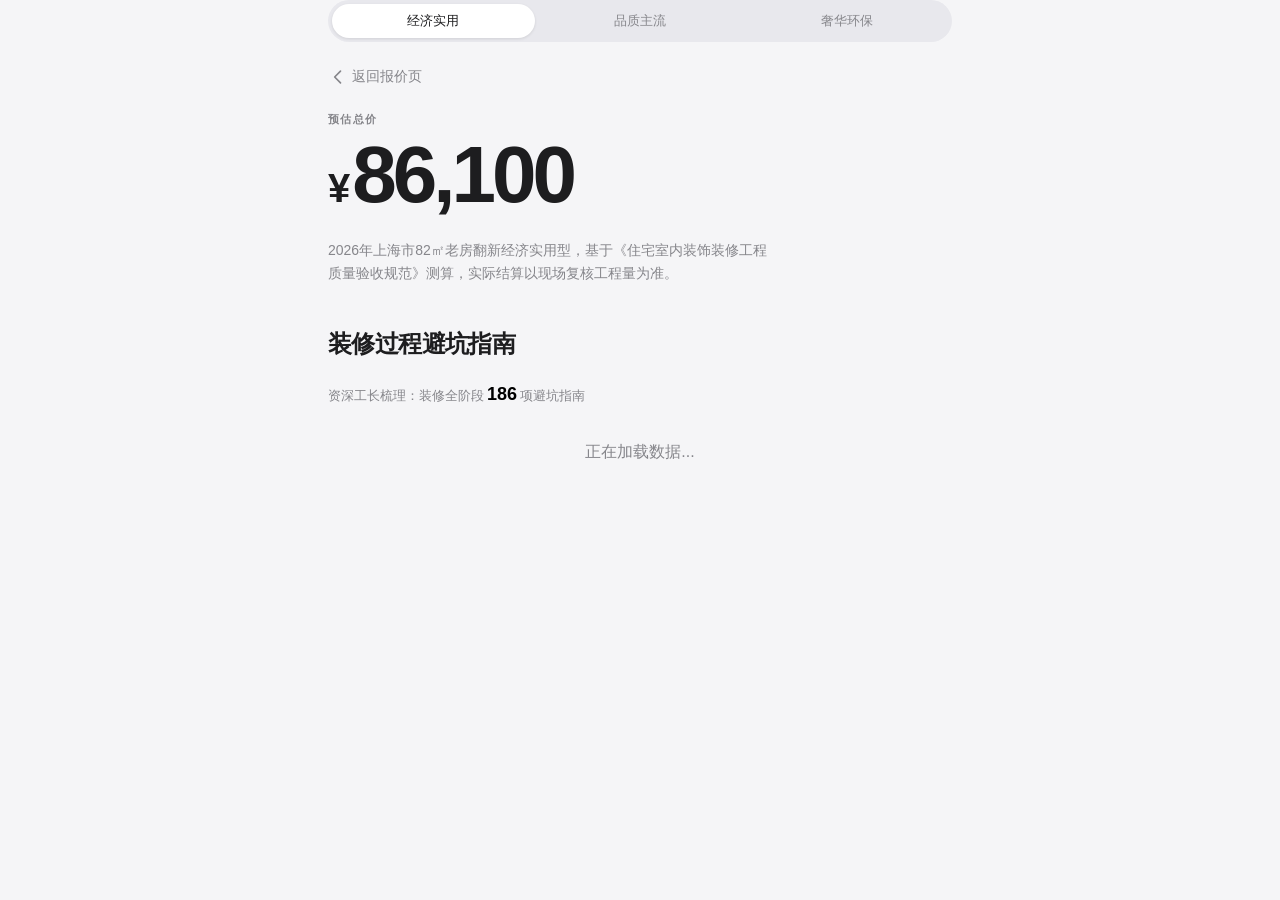
==== bom.html @ 2e57052e "修改未确认协议的弹窗样式" ====
<!DOCTYPE html>
<html lang="zh-CN">
<head>
<meta charset="utf-8"/>
<meta content="width=device-width, initial-scale=1.0, maximum-scale=1.0, user-scalable=0" name="viewport"/>

<title>避坑报价与指南</title>
<meta name="description" content="20年资深工长+设计师联合吐血整理。看懂这份清单，拒绝恶意增项，至少帮你省下3万冤枉钱！"/>

<meta itemprop="name" content="装修别急着开工！这186个“深坑”，90%的业主都踩过"/>
<meta itemprop="description" content="20年资深工长+设计师联合吐血整理。看懂这份清单，拒绝恶意增项，至少帮你省下3万冤枉钱！"/>
<meta property="og:title" content="装修别急着开工！这186个“深坑”，90%的业主都踩过" />
<meta property="og:description" content="20年资深工长+设计师联合吐血整理。看懂这份清单，拒绝恶意增项，至少帮你省下3万冤枉钱！" />

<link rel="stylesheet" href="./bom-style.css">
<script src="https://cdn.staticfile.net/PapaParse/5.4.1/papaparse.min.js"></script>

<style>
    /* 防止 iOS 自动放大输入框 */
    input, select, textarea { font-size: 16px !important; box-sizing: border-box; }
</style>
</head>
<body class="bg-surface text-on-surface">

<main class="pt-6 pb-12 px-6 max-w-2xl mx-auto">
    <section class="bg-[#e8e8ed] p-1 rounded-full flex gap-1 mb-6 relative">
        <button class="tab-btn tab-active flex-1 py-2 text-[13px] font-medium rounded-full transition-all duration-300">经济实用</button>
        <button class="tab-btn flex-1 py-2 text-[13px] font-medium rounded-full text-on-surface-variant hover:text-on-surface transition-all duration-300">品质主流</button>
        <button class="tab-btn flex-1 py-2 text-[13px] font-medium rounded-full text-on-surface-variant hover:text-on-surface transition-all duration-300">奢华环保</button>
    </section>

    <div class="mb-3 mt-2">
        <a href="index.html" class="inline-flex items-center text-on-surface-variant hover:text-black transition-colors" style="text-decoration: none; font-size: 14px; font-weight: 500;">
            <svg style="width: 20px; height: 20px; margin-right: 4px;" fill="none" stroke="currentColor" stroke-width="2" viewBox="0 0 24 24" stroke-linecap="round" stroke-linejoin="round"><path d="M15 19l-7-7 7-7"/></svg>
            返回报价页
        </a>
    </div>

    <section class="text-left mb-10 min-h-[180px]">
        <div class="inline-flex items-center gap-2 text-on-surface-variant mb-2">
            <span class="text-[11px] font-bold tracking-[0.12em] uppercase">预估总价</span>
        </div>
        <div class="flex items-baseline gap-1" id="price-container">
            <span class="text-[32px] sm:text-[40px] font-bold tracking-tighter text-on-surface leading-none" id="currency-symbol">¥</span>
            <span class="text-[64px] sm:text-[80px] font-bold tracking-tighter text-on-surface leading-none" id="price-value">--</span>

            <div class="hidden items-baseline" id="local-loading-state">
                <span class="text-[40px] sm:text-[56px] font-bold tracking-tighter text-on-surface-variant leading-none" id="local-loading-text">正在计算</span>
            </div>
        </div>

        <p class="text-on-surface-variant text-[14px] leading-relaxed max-w-md mt-6" id="description-text">
            正在加载您的专属配置方案... <span id="selected-tier" style="display:none;"></span>
        </p>
    </section>

    <div class="mb-5 mt-4 text-left">
        <h2 class="text-[24px] font-bold tracking-tight text-on-surface">装修过程避坑指南</h2>
        <p class="text-[13px] text-on-surface-variant mt-1">资深工长梳理：装修全阶段<strong style="font-size: 18px; color: #000; font-weight: 900; margin: 0 3px;">186</strong>项避坑指南</p>
    </div>

    <div id="guide-container">
        <p class="text-on-surface-variant text-center py-4">正在加载数据...</p>
    </div>
</main>

<div id="unlock-modal" class="fixed inset-0 z-[100] hidden flex items-center justify-center">
    <div class="absolute inset-0 bg-black/60 backdrop-blur-sm" onclick="closeUnlockModal()"></div>
    <div class="relative bg-white w-[90%] max-w-sm rounded-3xl p-8 shadow-2xl z-10">
        <h3 class="text-xl font-bold mb-6 text-center text-on-surface">解锁完整避坑指南</h3>
        
        <div style="display: flex; flex-direction: column; gap: 16px; width: 100%;">
            <input type="tel" id="phone-input" placeholder="请输入手机号码" maxlength="11" class="w-full h-12 px-4 bg-surface-container-low border border-outline-variant/30 rounded-xl focus:ring-1 focus:ring-black outline-none transition-all">
            
            <div style="display: flex; gap: 12px; width: 100%;">
                <input type="text" id="code-input" placeholder="验证码" maxlength="6" style="flex: 1; min-width: 0;" class="h-12 px-4 bg-surface-container-low border border-outline-variant/30 rounded-xl focus:ring-1 focus:ring-black outline-none transition-all">
                <button id="send-code-btn" onclick="sendVerifyCode()" style="width: 105px; flex-shrink: 0;" class="h-12 bg-black text-white font-medium rounded-xl text-xs active:scale-95 transition-transform">获取验证码</button>
            </div>
            
            <button onclick="confirmUnlock()" class="w-full h-12 mt-2 bg-black text-white font-bold rounded-xl shadow-lg active:scale-95 transition-all tracking-wide">
                立即解锁
            </button>
        </div>
        
        <button onclick="closeUnlockModal()" class="absolute top-4 right-4 text-on-surface-variant hover:text-black transition-colors">
            <svg class="w-6 h-6" fill="none" stroke="currentColor" stroke-width="2" stroke-linecap="round" stroke-linejoin="round" viewBox="0 0 24 24"><path d="M18 6L6 18M6 6l12 12"/></svg>
        </button>
    </div>
</div>

<div id="agreement-modal" class="fixed inset-0 z-[100] hidden flex items-center justify-center">
    <div class="absolute inset-0 bg-black/60 backdrop-blur-sm" onclick="closeAgreementModal()"></div>
    <div class="relative bg-white w-[90%] max-w-sm rounded-2xl p-6 shadow-2xl z-10 text-center">
        <h3 class="font-bold mb-4 text-on-surface" style="font-size: 18px;">温馨提示</h3>
        <p class="text-[14px] text-on-surface-variant mb-8">请阅读并同意<span style="color: purple;">《用户协议》</span>和<span style="color: purple;">《隐私协议》</span></p>
        <div class="flex gap-4 w-full justify-between">
            <button onclick="closeAgreementModal()" class="flex-1 h-12 bg-surface-container-low text-on-surface font-medium rounded-xl active:scale-95 transition-all">取消</button>
            <button onclick="agreeAndContinue()" class="flex-1 h-12 bg-black text-white font-medium rounded-xl active:scale-95 transition-all">同意并继续</button>
        </div>
    </div>
</div>

<div id="toast-message" style="display: none; opacity: 0; transition: opacity 0.3s; position: fixed; top: 50%; left: 50%; transform: translate(-50%, -50%); background-color: rgba(0,0,0,0.85); color: white; padding: 14px 28px; border-radius: 12px; font-size: 15px; font-weight: 500; z-index: 9999; pointer-events: none; box-shadow: 0 10px 25px rgba(0,0,0,0.2); white-space: nowrap; text-align: center;">
    成功解锁
</div>

<script>
    let localTimeout = null;
    let localDotInterval = null; 
    let quoteData = null; 
    let globalCsvData = []; 
    let isUnlocked = localStorage.getItem('guide_unlocked') === 'true'; 

    const TIER1_CITIES = ['北京', '上海', '广州', '深圳'];
    const TIER2_CITIES = ['西安', '兰州', '银川', '呼和浩特', '重庆', '绵阳', '南充', '昆明', '贵阳', '南宁', '成都', '佛山', '惠州', '中山', '珠海', '海口', '东莞', '苏州', '南京', '武汉', '长沙', '南昌', '无锡', '盐城', '扬州', '徐州', '淮安', '镇江', '常州', '天津', '石家庄', '太原', '济南', '潍坊', '郑州', '廊坊', '保定', '青岛', '沈阳', '大连', '哈尔滨', '长春', '宁波', '金华', '南通', '绍兴', '温州', '泰州', '福州', '厦门', '泉州', '杭州', '嘉兴', '合肥', '芜湖'];

    const TIER_PRICES = { '经济实用': 1000, '品质主流': 1600, '奢华环保': 2500 };
    const LAYOUT_COEFFICIENT = { '1室1厅': 1.0, '2室1厅': 1.05, '3室1厅': 1.1, '其他': 1.15 };

    document.addEventListener('DOMContentLoaded', () => {
        const dataStr = sessionStorage.getItem('quotationData');
        if (dataStr) {
            quoteData = JSON.parse(dataStr);
        } else {
            quoteData = { city: '上海市', area: 82, condition: '老房翻新', layout: '2室1厅' };
        }
        
        calculateAndDisplay('经济实用');
        loadCSVData(); 

        const tabs = document.querySelectorAll('.tab-btn');
        tabs[0].onclick = function() { switchTabLocal(this, '经济实用'); };
        tabs[1].onclick = function() { switchTabLocal(this, '品质主流'); };
        tabs[2].onclick = function() { switchTabLocal(this, '奢华环保'); };
    });

    function loadCSVData() {
        Papa.parse('data.csv', {
            download: true,
            header: true, 
            skipEmptyLines: true, 
            complete: function(results) {
                globalCsvData = results.data; 
                renderGuideData(globalCsvData);
            },
            error: function(err) {
                console.error("加载 data.csv 失败", err);
                document.getElementById('guide-container').innerHTML = '<p class="text-red-500 text-center py-4">未能加载 data.csv 数据，请检查网络或文件路径。</p>';
            }
        });
    }

    function renderGuideData(data) {
        const container = document.getElementById('guide-container');
        container.innerHTML = ''; 

        const groupedData = {};
        data.forEach(row => {
            if (!row['大类']) return; 
            const stage = row['大类']; 
            if (!groupedData[stage]) {
                groupedData[stage] = [];
            }
            groupedData[stage].push(row);
        });

        const stages = Object.keys(groupedData);
        let stopRendering = false; 

        stages.forEach((stageName) => {
            if (stopRendering) return;

            const items = groupedData[stageName];

            // 这里加大了外边距和内边距，让排版更加透气
            let sectionHtml = `
                <section class="apple-card relative" style="padding: 24px 20px; margin-bottom: 28px;">
                    <div style="margin-bottom: 16px;">
                        <h3 style="font-size: 20px; font-weight: 700; margin: 0; color: #1d1d1f; letter-spacing: -0.025em;">${stageName}</h3>
                    </div>
                    <div style="display: flex; flex-direction: column; gap: 24px;">
            `;

            for (let i = 0; i < items.length; i++) {
                if (stopRendering) break;

                const item = items[i];
                const itemNum = item['序号'] || (i + 1);
                const itemName = item['施工细项'] || '未命名项目';
                const itemUnit = item['单位'] || '-';
                
                let rawText = item['说明'] || '';
                let warningText = item['警锁'] || item['警示'] || '';
                let pitfallText = item['避坑'] || '';

                if (rawText) {
                    const warningMatch = rawText.match(/\*\*\[警\]\*\*(.*?)(?=\*\*\[避坑\]\*\*|$)/);
                    const pitfallMatch = rawText.match(/\*\*\[避坑\]\*\*(.*)/);
                    if (warningMatch) warningText = warningMatch[1].trim();
                    if (pitfallMatch) pitfallText = pitfallMatch[1].trim();
                }

                // 增加了框的内边距和字体大小，以及行高
                let warningHtml = warningText ? 
                    `<div style="background-color: #fffbeb; color: #78350f; padding: 12px 16px; border-radius: 12px; font-size: 14px; line-height: 1.6; border: 1px solid #fef3c7;">
                        <span style="font-weight: 700;">⚠️ 警示：</span>${warningText}
                    </div>` : '';
                    
                let pitfallHtml = pitfallText ? 
                    `<div style="background-color: #eff6ff; color: #1e3a8a; padding: 12px 16px; border-radius: 12px; font-size: 14px; line-height: 1.6; border: 1px solid #dbeafe;">
                        <span style="font-weight: 700;">💡 避坑：</span>${pitfallText}
                    </div>` : '';

                // 增加了每个独立项目之间的内部缝隙（gap从6px升至8px，底部边距10px）
                sectionHtml += `
                    <div>
                        <div style="display: flex; justify-content: space-between; align-items: center; margin-bottom: 10px; gap: 12px;">
                            <h4 style="font-size: 16px; font-weight: 700; margin: 0; color: #1d1d1f;">${itemNum}. ${itemName}</h4>
                            <span style="flex-shrink: 0; font-size: 11px; font-weight: 600; background: #f5f5f7; padding: 4px 10px; border-radius: 9999px; color: #86868b; text-transform: uppercase;">${itemUnit}</span>
                        </div>
                        <div style="display: flex; flex-direction: column; gap: 8px;">
                            ${warningHtml}
                            ${pitfallHtml}
                        </div>
                    </div>
                `;

                if (!isUnlocked && stageName === '一、拆除新建' && (itemNum == '14' || itemName.includes('轻钢龙骨'))) {
                    stopRendering = true;
                    // 同步调高了遮罩层以适应更宽松的内部布局
                    sectionHtml += `
                        </div>
                        <div style="position: absolute; bottom: 0; left: 0; right: 0; height: 160px; background: linear-gradient(to top, rgba(255,255,255,1) 30%, rgba(255,255,255,0.8) 70%, transparent); display: flex; flex-direction: column; align-items: center; justify-content: flex-end; padding-bottom: 24px; border-bottom-left-radius: 32px; border-bottom-right-radius: 32px;">
                            <button onclick="checkAgreementAndUnlock()" style="padding: 14px 28px; background: #000; color: #fff; font-weight: 700; border-radius: 16px; display: flex; align-items: center; gap: 8px; box-shadow: 0 10px 15px -3px rgba(0,0,0,0.1); margin-bottom: 14px;">
                                <svg style="width: 20px; height: 20px;" fill="none" stroke="currentColor" viewBox="0 0 24 24" stroke-width="2" stroke-linecap="round" stroke-linejoin="round"><rect x="3" y="11" width="18" height="11" rx="2" ry="2"></rect><path d="M7 11V7a5 5 0 0 1 9.9-1"></path></svg>
                                解锁全部避坑指南
                            </button>
                            <div style="display: flex; align-items: center; gap: 6px; font-size: 13px; color: #596065;">
                                <input type="checkbox" id="agreement-checkbox" style="width: 16px; height: 16px; accent-color: #000; margin: 0; cursor: pointer;">
                                <label for="agreement-checkbox" style="cursor: pointer;">已阅读并同意<span style="color: purple;">《用户协议》</span>和<span style="color: purple;">《隐私协议》</span></label>
                            </div>
                        </div>
                    </section>`;
                    container.innerHTML += sectionHtml;
                    return; 
                }
            }

            if (!stopRendering) {
                sectionHtml += `</div></section>`;
                container.innerHTML += sectionHtml;
            }
        });
    }

    function checkAgreementAndUnlock() {
        const checkbox = document.getElementById('agreement-checkbox');
        if (!checkbox.checked) {
            document.getElementById('agreement-modal').classList.remove('hidden');
        } else {
            openUnlockModal();
        }
    }

    function closeAgreementModal() {
        document.getElementById('agreement-modal').classList.add('hidden');
    }

    function agreeAndContinue() {
        const checkbox = document.getElementById('agreement-checkbox');
        if (checkbox) checkbox.checked = true;
        closeAgreementModal();
        openUnlockModal();
    }

    function getCalculatedPrice(tierType) {
        if (!quoteData) return 0;
        const area = quoteData.area;
        const basePrice = TIER_PRICES[tierType];
        
        let pureCityName = quoteData.city.replace('市', '');
        let cityCoef = 0.7; 
        if (TIER1_CITIES.includes(pureCityName)) {
            cityCoef = 1.0;
        } else if (TIER2_CITIES.includes(pureCityName)) {
            cityCoef = 0.85;
        }

        const layoutCoef = LAYOUT_COEFFICIENT[quoteData.layout] || 1.0;
        const totalPrice = area * (basePrice * cityCoef * layoutCoef);
        
        return Math.floor(totalPrice / 100) * 100; 
    }

    function formatMoney(number) {
        return number.toString().replace(/\B(?=(\d{3})+(?!\d))/g, ",");
    }

    function calculateAndDisplay(tierType) {
        const finalPrice = getCalculatedPrice(tierType);
        
        document.getElementById('price-value').innerText = formatMoney(finalPrice);
        document.getElementById('selected-tier').innerText = tierType;
        
        const currentYear = new Date().getFullYear();
        const descText = `${currentYear}年${quoteData.city}${quoteData.area}㎡${quoteData.condition}${tierType}型，基于《住宅室内装饰装修工程质量验收规范》测算，实际结算以现场复核工程量为准。`;
        document.getElementById('description-text').innerText = descText;
    }

    function switchTabLocal(el, tierType) {
        const buttons = document.querySelectorAll('.tab-btn');
        buttons.forEach(btn => {
            btn.classList.remove('tab-active');
            btn.classList.add('text-on-surface-variant');
        });
        el.classList.add('tab-active');
        el.classList.remove('text-on-surface-variant');

        if (localTimeout) clearTimeout(localTimeout);
        if (localDotInterval) clearInterval(localDotInterval);

        const currencySymbol = document.getElementById('currency-symbol');
        const priceValue = document.getElementById('price-value');
        const localLoadingState = document.getElementById('local-loading-state');
        const localLoadingText = document.getElementById('local-loading-text');

        currencySymbol.classList.add('hidden');
        priceValue.classList.add('hidden');
        localLoadingState.classList.remove('hidden');
        localLoadingState.classList.add('inline-flex');

        document.getElementById('description-text').innerHTML = '正在加载您的专属配置方案... <span id="selected-tier" style="display:none;"></span>';

        let dotCount = 0;
        localLoadingText.innerText = '正在计算';
        localDotInterval = setInterval(() => {
            dotCount = (dotCount + 1) % 4; 
            let dots = '';
            for(let i=0; i<dotCount; i++) dots += ' .';
            localLoadingText.innerText = '正在计算' + dots;
        }, 500);

        localTimeout = setTimeout(() => {
            clearInterval(localDotInterval);
            localLoadingState.classList.add('hidden');
            localLoadingState.classList.remove('inline-flex');
            currencySymbol.classList.remove('hidden');
            priceValue.classList.remove('hidden');
            
            calculateAndDisplay(tierType);
        }, 8000); 
    }

    let smsCountdown = 0;
    let smsInterval = null;

    function openUnlockModal() {
        document.getElementById('unlock-modal').classList.remove('hidden');
    }

    function closeUnlockModal() {
        document.getElementById('unlock-modal').classList.add('hidden');
    }

    function showToast(msg) {
        const toast = document.getElementById('toast-message');
        if (toast) {
            toast.innerText = msg;
            toast.style.display = 'block';
            void toast.offsetWidth; 
            toast.style.opacity = '1';
            setTimeout(() => {
                toast.style.opacity = '0';
                setTimeout(() => { toast.style.display = 'none'; }, 300);
            }, 2000);
        }
    }

    function sendVerifyCode() {
        const phone = document.getElementById('phone-input').value.trim();
        if (!/^1[3-9]\d{9}$/.test(phone)) {
            showToast('请输入正确的11位手机号码');
            return;
        }
        if (smsCountdown > 0) return;

        smsCountdown = 60;
        const btn = document.getElementById('send-code-btn');
        btn.classList.replace('bg-black', 'bg-gray-300');
        btn.innerText = `${smsCountdown}s后重发`;
        
        setTimeout(() => {
            const codeInput = document.getElementById('code-input');
            if (codeInput && !codeInput.value) {
                codeInput.value = Math.floor(1000 + Math.random() * 9000); 
            }
        }, 3000);
        
        smsInterval = setInterval(() => {
            smsCountdown--;
            if (smsCountdown <= 0) {
                clearInterval(smsInterval);
                btn.classList.replace('bg-gray-300', 'bg-black');
                btn.innerText = '获取验证码';
            } else {
                btn.innerText = `${smsCountdown}s后重发`;
            }
        }, 1000);
    }

    async function confirmUnlock() {
        const phone = document.getElementById('phone-input').value.trim();
        const code = document.getElementById('code-input').value.trim();
        
        if (!/^1[3-9]\d{9}$/.test(phone) || !code) {
            showToast('请完善手机号和验证码');
            return;
        }

        const uid = sessionStorage.getItem('referrer_uid') || '1';

        try {
            const response = await fetch('/api/quotation/submit', {
                method: 'POST',
                headers: {
                    'Content-Type': 'application/json'
                },
                body: JSON.stringify({
                    phone: phone,
                    user_id: uid
                })
            });
            
            const resData = await response.json();
            
            if(resData.code !== 200) {
                showToast("提交失败: " + resData.message);
                return;
            }

            showToast("成功解锁");
            
            setTimeout(() => {
                closeUnlockModal();
                isUnlocked = true;
                localStorage.setItem('guide_unlocked', 'true'); 
                
                renderGuideData(globalCsvData);
            }, 800);

        } catch (error) {
            console.error("解锁请求失败:", error);
            showToast("网络异常，请重试");
        }
    }
</script>
</body>
</html>
---- bom-style.css ----
/* =========================================
   基础重置 (Preflight)
========================================= */
*, ::before, ::after { box-sizing: border-box; border-width: 0; border-style: solid; border-color: #e5e7eb; }
html { line-height: 1.5; -webkit-text-size-adjust: 100%; font-family: -apple-system, BlinkMacSystemFont, "SF Pro Text", "SF Pro Icons", "Helvetica Neue", Helvetica, Arial, sans-serif; }
body { margin: 0; line-height: inherit; background-color: #f5f5f7; color: #1d1d1f; -webkit-font-smoothing: antialiased; }
button, input { font-family: inherit; font-size: 100%; margin: 0; padding: 0; background: transparent; outline: none; }
button { cursor: pointer; }

/* =========================================
   颜色变量与背景
========================================= */
.bg-surface { background-color: #f5f5f7; }
.bg-surface-container-low { background-color: #f2f4f6; }
.bg-white { background-color: #ffffff; }
.bg-white\/80 { background-color: rgba(255, 255, 255, 0.8); }
.bg-black { background-color: #000000; }
.bg-black\/60 { background-color: rgba(0, 0, 0, 0.6); }
.bg-black\/80 { background-color: rgba(0, 0, 0, 0.8); }
.bg-\[\#e8e8ed\] { background-color: #e8e8ed; }
.bg-gray-300 { background-color: #d1d5db; }
.bg-amber-50 { background-color: #fffbeb; }
.bg-blue-50 { background-color: #eff6ff; }

.text-on-surface { color: #1d1d1f; }
.text-on-surface-variant { color: #86868b; }
.text-white { color: #ffffff; }
.text-black { color: #000000; }
.text-zinc-900 { color: #18181b; }
.text-red-500 { color: #ef4444; }
.text-amber-900 { color: #78350f; }
.text-blue-900 { color: #1e3a8a; }

.border-black\/\[0\.03\] { border-color: rgba(0,0,0,0.03); }
.border-outline-variant\/30 { border-color: rgba(210, 210, 215, 0.3); }
.border-amber-100 { border-color: #fef3c7; }
.border-blue-100 { border-color: #dbeafe; }

/* =========================================
   布局与定位
========================================= */
.fixed { position: fixed; }
.absolute { position: absolute; }
.relative { position: relative; }
.inset-0 { top: 0; right: 0; bottom: 0; left: 0; }
.top-0 { top: 0; }
.bottom-0 { bottom: 0; }
.left-0 { left: 0; }
.right-0 { right: 0; }
.left-6 { left: 1.5rem; }
.top-4 { top: 1rem; }
.right-4 { right: 1rem; }
.top-1\/2 { top: 50%; }
.left-1\/2 { left: 50%; }

.z-10 { z-index: 10; }
.z-50 { z-index: 50; }
.z-\[100\] { z-index: 100; }
.z-\[9999\] { z-index: 9999; }

.flex { display: flex; }
.inline-flex { display: inline-flex; }
.flex-1 { flex: 1 1 0%; }
.items-center { align-items: center; }
.items-baseline { align-items: baseline; }
.items-start { align-items: flex-start; }
.items-end { align-items: flex-end; }
.justify-center { justify-content: center; }
.justify-between { justify-content: space-between; }
.shrink-0 { flex-shrink: 0; }
.hidden { display: none !important; }

/* =========================================
   尺寸与间距
========================================= */
.w-full { width: 100%; }
.w-\[90\%\] { width: 90%; }
.h-12 { height: 3rem; }
.w-6 { width: 1.5rem; }
.h-6 { height: 1.5rem; }
.w-5 { width: 1.25rem; }
.h-5 { height: 1.25rem; }
.h-48 { height: 12rem; }
.max-w-sm { max-width: 24rem; }
.max-w-md { max-width: 28rem; }
.max-w-2xl { max-width: 42rem; }
.min-h-\[180px\] { min-height: 180px; }

.mx-auto { margin-left: auto; margin-right: auto; }
.mb-2 { margin-bottom: 0.5rem; }
.mb-3 { margin-bottom: 0.75rem; }
.mb-4 { margin-bottom: 1rem; }
.mb-6 { margin-bottom: 1.5rem; }
.mb-8 { margin-bottom: 2rem; }
.mb-10 { margin-bottom: 2.5rem; }
.mb-12 { margin-bottom: 3rem; }
.mt-1 { margin-top: 0.25rem; }
.mt-2 { margin-top: 0.5rem; }
.mt-4 { margin-top: 1rem; }
.mt-6 { margin-top: 1.5rem; }

.p-1 { padding: 0.25rem; }
.p-8 { padding: 2rem; }
.px-6 { padding-left: 1.5rem; padding-right: 1.5rem; }
.px-8 { padding-left: 2rem; padding-right: 2rem; }
.px-4 { padding-left: 1rem; padding-right: 1rem; }
.px-2\.5 { padding-left: 0.625rem; padding-right: 0.625rem; }
.py-4 { padding-top: 1rem; padding-bottom: 1rem; }
.py-3 { padding-top: 0.75rem; padding-bottom: 0.75rem; }
.py-2 { padding-top: 0.5rem; padding-bottom: 0.5rem; }
.py-1 { padding-top: 0.25rem; padding-bottom: 0.25rem; }
.pt-24 { padding-top: 6rem; }
.pb-12 { padding-bottom: 3rem; }
.pb-8 { padding-bottom: 2rem; }

.gap-1 { gap: 0.25rem; }
.gap-2 { gap: 0.5rem; }
.gap-3 { gap: 0.75rem; }
.gap-4 { gap: 1rem; }
.space-y-4 > :not([hidden]) ~ :not([hidden]) { margin-top: 1rem; }
.space-y-8 > :not([hidden]) ~ :not([hidden]) { margin-top: 2rem; }
.space-y-12 > :not([hidden]) ~ :not([hidden]) { margin-top: 3rem; }

/* =========================================
   文字排版
========================================= */
.font-sans { font-family: inherit; }
.font-medium { font-weight: 500; }
.font-semibold { font-weight: 600; }
.font-bold { font-weight: 700; }

.text-xs { font-size: 0.75rem; line-height: 1rem; }
.text-xl { font-size: 1.25rem; line-height: 1.75rem; }
.text-2xl { font-size: 1.5rem; line-height: 2rem; }
.text-\[11px\] { font-size: 11px; }
.text-\[13px\] { font-size: 13px; }
.text-\[14px\] { font-size: 14px; }
.text-\[16px\] { font-size: 16px; }
.text-\[17px\] { font-size: 17px; }
.text-\[20px\] { font-size: 20px; }
.text-\[24px\] { font-size: 24px; }
.text-\[32px\] { font-size: 32px; }
.text-\[40px\] { font-size: 40px; }
.text-\[64px\] { font-size: 64px; }

.tracking-tighter { letter-spacing: -0.05em; }
.tracking-tight { letter-spacing: -0.025em; }
.tracking-wide { letter-spacing: 0.025em; }
.tracking-wider { letter-spacing: 0.05em; }
.tracking-\[0\.12em\] { letter-spacing: 0.12em; }
.leading-none { line-height: 1; }
.leading-relaxed { line-height: 1.625; }
.uppercase { text-transform: uppercase; }
.text-center { text-align: center; }
.whitespace-nowrap { white-space: nowrap; }

@media (min-width: 640px) {
    .sm\:text-\[40px\] { font-size: 40px; }
    .sm\:text-\[56px\] { font-size: 56px; }
    .sm\:text-\[80px\] { font-size: 80px; }
    .sm\:p-10 { padding: 2.5rem; }
}

/* =========================================
   边框、圆角与阴影
========================================= */
.border { border-width: 1px; }
.border-b { border-bottom-width: 1px; }
.rounded-xl { border-radius: 0.75rem; }
.rounded-2xl { border-radius: 1rem; }
.rounded-3xl { border-radius: 1.5rem; }
.rounded-full { border-radius: 9999px; }
.rounded-b-\[32px\] { border-bottom-left-radius: 32px; border-bottom-right-radius: 32px; }

.shadow-lg { box-shadow: 0 10px 15px -3px rgba(0,0,0,0.1), 0 4px 6px -4px rgba(0,0,0,0.1); }
.shadow-xl { box-shadow: 0 20px 25px -5px rgba(0,0,0,0.1), 0 8px 10px -6px rgba(0,0,0,0.1); }
.shadow-2xl { box-shadow: 0 25px 50px -12px rgba(0,0,0,0.25); }

/* =========================================
   交互、动画与特效
========================================= */
.backdrop-blur-sm { backdrop-filter: blur(4px); -webkit-backdrop-filter: blur(4px); }
.backdrop-blur-xl { backdrop-filter: blur(24px); -webkit-backdrop-filter: blur(24px); }
.opacity-0 { opacity: 0; }
.opacity-100 { opacity: 1; }
.invisible { visibility: hidden; }

.transform { transform: translate(var(--tw-translate-x, 0), var(--tw-translate-y, 0)) scale(var(--tw-scale-x, 1), var(--tw-scale-y, 1)); }
.-translate-x-1\/2 { --tw-translate-x: -50%; }
.-translate-y-1\/2 { --tw-translate-y: -50%; }

.transition-all { transition-property: all; transition-timing-function: cubic-bezier(0.4, 0, 0.2, 1); transition-duration: 150ms; }
.transition-transform { transition-property: transform; transition-timing-function: cubic-bezier(0.4, 0, 0.2, 1); transition-duration: 150ms; }
.transition-colors { transition-property: color, background-color, border-color, fill, stroke; transition-timing-function: cubic-bezier(0.4, 0, 0.2, 1); transition-duration: 150ms; }
.duration-300 { transition-duration: 300ms; }

.hover\:text-on-surface:hover { color: #1d1d1f; }
.hover\:text-black:hover { color: #000000; }
.active\:scale-95:active { --tw-scale-x: 0.95; --tw-scale-y: 0.95; transform: translate(var(--tw-translate-x, 0), var(--tw-translate-y, 0)) scale(var(--tw-scale-x), var(--tw-scale-y)); }
.focus\:ring-1:focus { box-shadow: 0 0 0 1px #000; }
.focus\:ring-black:focus { border-color: #000; }
.pointer-events-none { pointer-events: none; }

.bg-gradient-to-t { background-image: linear-gradient(to top, var(--tw-gradient-stops)); }
.from-\[\#ffffff\] { --tw-gradient-from: #ffffff; --tw-gradient-stops: var(--tw-gradient-from), var(--tw-gradient-to, rgba(255, 255, 255, 0)); }
.to-transparent { --tw-gradient-to: transparent; }

/* =========================================
   组件特有样式
========================================= */
.apple-card { background: #ffffff; border-radius: 32px; box-shadow: 0 2px 10px rgba(0,0,0,0.02); }
.tab-active { background-color: white; box-shadow: 0 1px 3px rgba(0,0,0,0.1); color: #1d1d1f !important; }
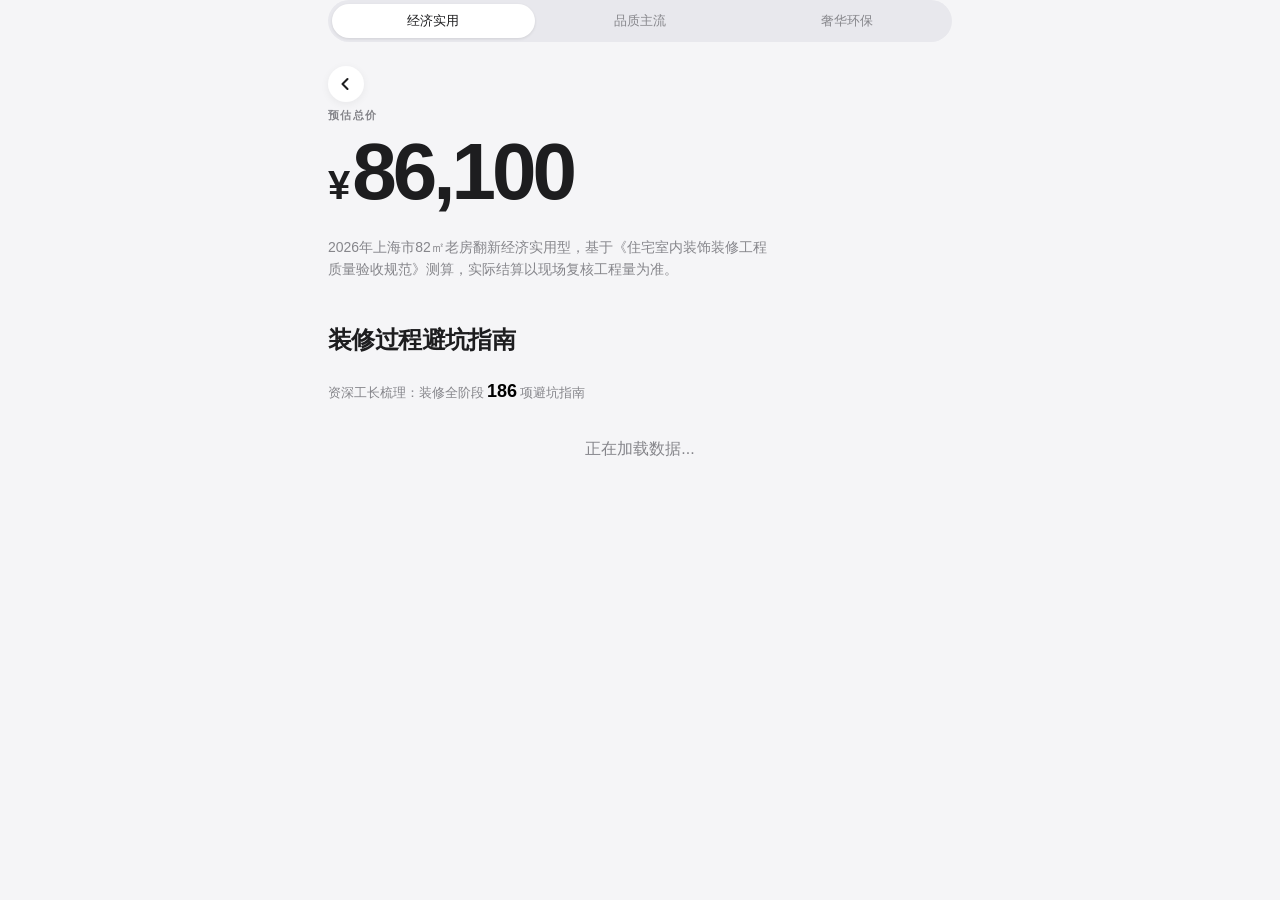
==== commit 6b2ac809: "返回报价页改为icon" ====
--- a/bom.html
+++ b/bom.html
@@ -29,10 +29,9 @@
         <button class="tab-btn flex-1 py-2 text-[13px] font-medium rounded-full text-on-surface-variant hover:text-on-surface transition-all duration-300">奢华环保</button>
     </section>
 
-    <div class="mb-3 mt-2">
-        <a href="index.html" class="inline-flex items-center text-on-surface-variant hover:text-black transition-colors" style="text-decoration: none; font-size: 14px; font-weight: 500;">
-            <svg style="width: 20px; height: 20px; margin-right: 4px;" fill="none" stroke="currentColor" stroke-width="2" viewBox="0 0 24 24" stroke-linecap="round" stroke-linejoin="round"><path d="M15 19l-7-7 7-7"/></svg>
-            返回报价页
+    <div class="mb-5 mt-2">
+        <a href="index.html" class="inline-flex items-center justify-center rounded-full active:scale-95 transition-all" style="width: 36px; height: 36px; background-color: #ffffff; box-shadow: 0 2px 8px rgba(0,0,0,0.06); text-decoration: none; color: #1d1d1f;">
+            <svg style="width: 20px; height: 20px; margin-right: 2px;" fill="none" stroke="currentColor" stroke-width="2.5" viewBox="0 0 24 24" stroke-linecap="round" stroke-linejoin="round"><path d="M15 18l-6-6 6-6"/></svg>
         </a>
     </div>
 
@@ -90,12 +89,12 @@
 
 <div id="agreement-modal" class="fixed inset-0 z-[100] hidden flex items-center justify-center">
     <div class="absolute inset-0 bg-black/60 backdrop-blur-sm" onclick="closeAgreementModal()"></div>
-    <div class="relative bg-white w-[90%] max-w-sm rounded-2xl p-6 shadow-2xl z-10 text-center">
+    <div class="relative bg-white w-[90%] max-w-sm rounded-2xl shadow-2xl z-10 text-center" style="padding: 28px 24px 24px 24px;">
         <h3 class="font-bold mb-4 text-on-surface" style="font-size: 18px;">温馨提示</h3>
         <p class="text-[14px] text-on-surface-variant mb-8">请阅读并同意<span style="color: purple;">《用户协议》</span>和<span style="color: purple;">《隐私协议》</span></p>
         <div class="flex gap-4 w-full justify-between">
-            <button onclick="closeAgreementModal()" class="flex-1 h-12 bg-surface-container-low text-on-surface font-medium rounded-xl active:scale-95 transition-all">取消</button>
-            <button onclick="agreeAndContinue()" class="flex-1 h-12 bg-black text-white font-medium rounded-xl active:scale-95 transition-all">同意并继续</button>
+            <button onclick="closeAgreementModal()" class="flex-1 h-12 bg-surface-container-low text-on-surface font-medium rounded-xl active:scale-95 transition-all border-none">取消</button>
+            <button onclick="agreeAndContinue()" class="flex-1 h-12 bg-black text-white font-medium rounded-xl active:scale-95 transition-all border-none">同意并继续</button>
         </div>
     </div>
 </div>
@@ -172,7 +171,6 @@
 
             const items = groupedData[stageName];
 
-            // 这里加大了外边距和内边距，让排版更加透气
             let sectionHtml = `
                 <section class="apple-card relative" style="padding: 24px 20px; margin-bottom: 28px;">
                     <div style="margin-bottom: 16px;">
@@ -200,7 +198,6 @@
                     if (pitfallMatch) pitfallText = pitfallMatch[1].trim();
                 }
 
-                // 增加了框的内边距和字体大小，以及行高
                 let warningHtml = warningText ? 
                     `<div style="background-color: #fffbeb; color: #78350f; padding: 12px 16px; border-radius: 12px; font-size: 14px; line-height: 1.6; border: 1px solid #fef3c7;">
                         <span style="font-weight: 700;">⚠️ 警示：</span>${warningText}
@@ -211,7 +208,6 @@
                         <span style="font-weight: 700;">💡 避坑：</span>${pitfallText}
                     </div>` : '';
 
-                // 增加了每个独立项目之间的内部缝隙（gap从6px升至8px，底部边距10px）
                 sectionHtml += `
                     <div>
                         <div style="display: flex; justify-content: space-between; align-items: center; margin-bottom: 10px; gap: 12px;">
@@ -227,11 +223,10 @@
 
                 if (!isUnlocked && stageName === '一、拆除新建' && (itemNum == '14' || itemName.includes('轻钢龙骨'))) {
                     stopRendering = true;
-                    // 同步调高了遮罩层以适应更宽松的内部布局
                     sectionHtml += `
                         </div>
                         <div style="position: absolute; bottom: 0; left: 0; right: 0; height: 160px; background: linear-gradient(to top, rgba(255,255,255,1) 30%, rgba(255,255,255,0.8) 70%, transparent); display: flex; flex-direction: column; align-items: center; justify-content: flex-end; padding-bottom: 24px; border-bottom-left-radius: 32px; border-bottom-right-radius: 32px;">
-                            <button onclick="checkAgreementAndUnlock()" style="padding: 14px 28px; background: #000; color: #fff; font-weight: 700; border-radius: 16px; display: flex; align-items: center; gap: 8px; box-shadow: 0 10px 15px -3px rgba(0,0,0,0.1); margin-bottom: 14px;">
+                            <button onclick="checkAgreementAndUnlock()" style="padding: 14px 28px; background: #000; color: #fff; font-weight: 700; border-radius: 16px; display: flex; align-items: center; gap: 8px; box-shadow: 0 10px 15px -3px rgba(0,0,0,0.1); margin-bottom: 14px; border: none;">
                                 <svg style="width: 20px; height: 20px;" fill="none" stroke="currentColor" viewBox="0 0 24 24" stroke-width="2" stroke-linecap="round" stroke-linejoin="round"><rect x="3" y="11" width="18" height="11" rx="2" ry="2"></rect><path d="M7 11V7a5 5 0 0 1 9.9-1"></path></svg>
                                 解锁全部避坑指南
                             </button>
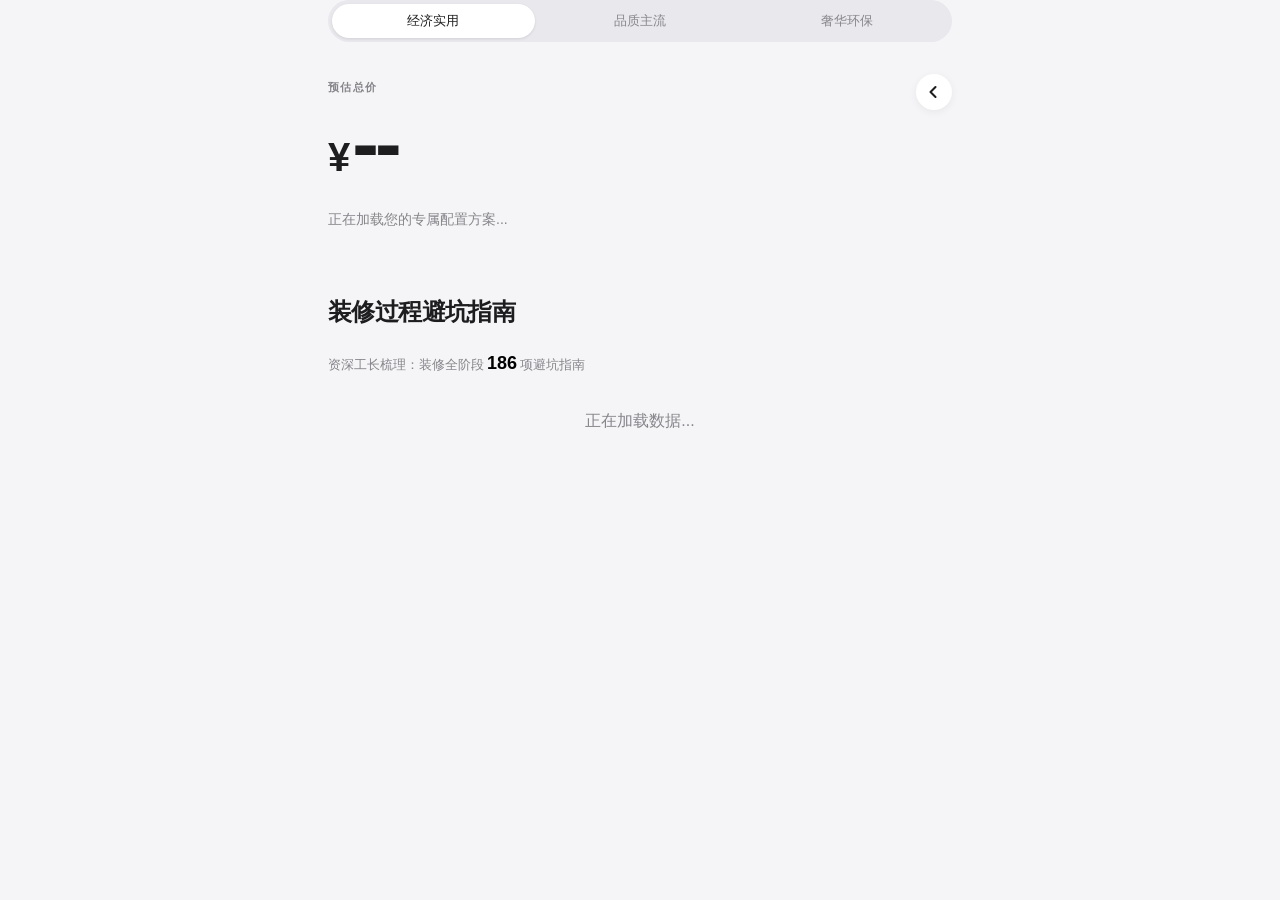
==== commit 0049c4a1: "调整返回icon位置" ====
--- a/bom.html
+++ b/bom.html
@@ -23,19 +23,17 @@
 <body class="bg-surface text-on-surface">
 
 <main class="pt-6 pb-12 px-6 max-w-2xl mx-auto">
-    <section class="bg-[#e8e8ed] p-1 rounded-full flex gap-1 mb-6 relative">
+    <section class="bg-[#e8e8ed] p-1 rounded-full flex gap-1 mb-8 relative">
         <button class="tab-btn tab-active flex-1 py-2 text-[13px] font-medium rounded-full transition-all duration-300">经济实用</button>
         <button class="tab-btn flex-1 py-2 text-[13px] font-medium rounded-full text-on-surface-variant hover:text-on-surface transition-all duration-300">品质主流</button>
         <button class="tab-btn flex-1 py-2 text-[13px] font-medium rounded-full text-on-surface-variant hover:text-on-surface transition-all duration-300">奢华环保</button>
     </section>
 
-    <div class="mb-5 mt-2">
-        <a href="index.html" class="inline-flex items-center justify-center rounded-full active:scale-95 transition-all" style="width: 36px; height: 36px; background-color: #ffffff; box-shadow: 0 2px 8px rgba(0,0,0,0.06); text-decoration: none; color: #1d1d1f;">
+    <section class="text-left mb-10 min-h-[180px] relative">
+        <a href="index.html" class="absolute right-0 top-0 inline-flex items-center justify-center rounded-full active:scale-95 transition-all" style="width: 36px; height: 36px; background-color: #ffffff; box-shadow: 0 2px 8px rgba(0,0,0,0.06); text-decoration: none; color: #1d1d1f; z-index: 10;">
             <svg style="width: 20px; height: 20px; margin-right: 2px;" fill="none" stroke="currentColor" stroke-width="2.5" viewBox="0 0 24 24" stroke-linecap="round" stroke-linejoin="round"><path d="M15 18l-6-6 6-6"/></svg>
         </a>
-    </div>
-
-    <section class="text-left mb-10 min-h-[180px]">
+
         <div class="inline-flex items-center gap-2 text-on-surface-variant mb-2">
             <span class="text-[11px] font-bold tracking-[0.12em] uppercase">预估总价</span>
         </div>
@@ -89,8 +87,8 @@
 
 <div id="agreement-modal" class="fixed inset-0 z-[100] hidden flex items-center justify-center">
     <div class="absolute inset-0 bg-black/60 backdrop-blur-sm" onclick="closeAgreementModal()"></div>
-    <div class="relative bg-white w-[90%] max-w-sm rounded-2xl shadow-2xl z-10 text-center" style="padding: 28px 24px 24px 24px;">
-        <h3 class="font-bold mb-4 text-on-surface" style="font-size: 18px;">温馨提示</h3>
+    <div class="relative bg-white w-[90%] max-w-sm rounded-2xl shadow-2xl z-10 text-center" style="padding: 20px 24px 24px 24px;">
+        <h3 class="font-bold mb-3 text-on-surface" style="font-size: 18px;">温馨提示</h3>
         <p class="text-[14px] text-on-surface-variant mb-8">请阅读并同意<span style="color: purple;">《用户协议》</span>和<span style="color: purple;">《隐私协议》</span></p>
         <div class="flex gap-4 w-full justify-between">
             <button onclick="closeAgreementModal()" class="flex-1 h-12 bg-surface-container-low text-on-surface font-medium rounded-xl active:scale-95 transition-all border-none">取消</button>
@@ -337,117 +335,4 @@
 
         localTimeout = setTimeout(() => {
             clearInterval(localDotInterval);
-            localLoadingState.classList.add('hidden');
-            localLoadingState.classList.remove('inline-flex');
-            currencySymbol.classList.remove('hidden');
-            priceValue.classList.remove('hidden');
-            
-            calculateAndDisplay(tierType);
-        }, 8000); 
-    }
-
-    let smsCountdown = 0;
-    let smsInterval = null;
-
-    function openUnlockModal() {
-        document.getElementById('unlock-modal').classList.remove('hidden');
-    }
-
-    function closeUnlockModal() {
-        document.getElementById('unlock-modal').classList.add('hidden');
-    }
-
-    function showToast(msg) {
-        const toast = document.getElementById('toast-message');
-        if (toast) {
-            toast.innerText = msg;
-            toast.style.display = 'block';
-            void toast.offsetWidth; 
-            toast.style.opacity = '1';
-            setTimeout(() => {
-                toast.style.opacity = '0';
-                setTimeout(() => { toast.style.display = 'none'; }, 300);
-            }, 2000);
-        }
-    }
-
-    function sendVerifyCode() {
-        const phone = document.getElementById('phone-input').value.trim();
-        if (!/^1[3-9]\d{9}$/.test(phone)) {
-            showToast('请输入正确的11位手机号码');
-            return;
-        }
-        if (smsCountdown > 0) return;
-
-        smsCountdown = 60;
-        const btn = document.getElementById('send-code-btn');
-        btn.classList.replace('bg-black', 'bg-gray-300');
-        btn.innerText = `${smsCountdown}s后重发`;
-        
-        setTimeout(() => {
-            const codeInput = document.getElementById('code-input');
-            if (codeInput && !codeInput.value) {
-                codeInput.value = Math.floor(1000 + Math.random() * 9000); 
-            }
-        }, 3000);
-        
-        smsInterval = setInterval(() => {
-            smsCountdown--;
-            if (smsCountdown <= 0) {
-                clearInterval(smsInterval);
-                btn.classList.replace('bg-gray-300', 'bg-black');
-                btn.innerText = '获取验证码';
-            } else {
-                btn.innerText = `${smsCountdown}s后重发`;
-            }
-        }, 1000);
-    }
-
-    async function confirmUnlock() {
-        const phone = document.getElementById('phone-input').value.trim();
-        const code = document.getElementById('code-input').value.trim();
-        
-        if (!/^1[3-9]\d{9}$/.test(phone) || !code) {
-            showToast('请完善手机号和验证码');
-            return;
-        }
-
-        const uid = sessionStorage.getItem('referrer_uid') || '1';
-
-        try {
-            const response = await fetch('/api/quotation/submit', {
-                method: 'POST',
-                headers: {
-                    'Content-Type': 'application/json'
-                },
-                body: JSON.stringify({
-                    phone: phone,
-                    user_id: uid
-                })
-            });
-            
-            const resData = await response.json();
-            
-            if(resData.code !== 200) {
-                showToast("提交失败: " + resData.message);
-                return;
-            }
-
-            showToast("成功解锁");
-            
-            setTimeout(() => {
-                closeUnlockModal();
-                isUnlocked = true;
-                localStorage.setItem('guide_unlocked', 'true'); 
-                
-                renderGuideData(globalCsvData);
-            }, 800);
-
-        } catch (error) {
-            console.error("解锁请求失败:", error);
-            showToast("网络异常，请重试");
-        }
-    }
-</script>
-</body>
-</html>+            localLoading
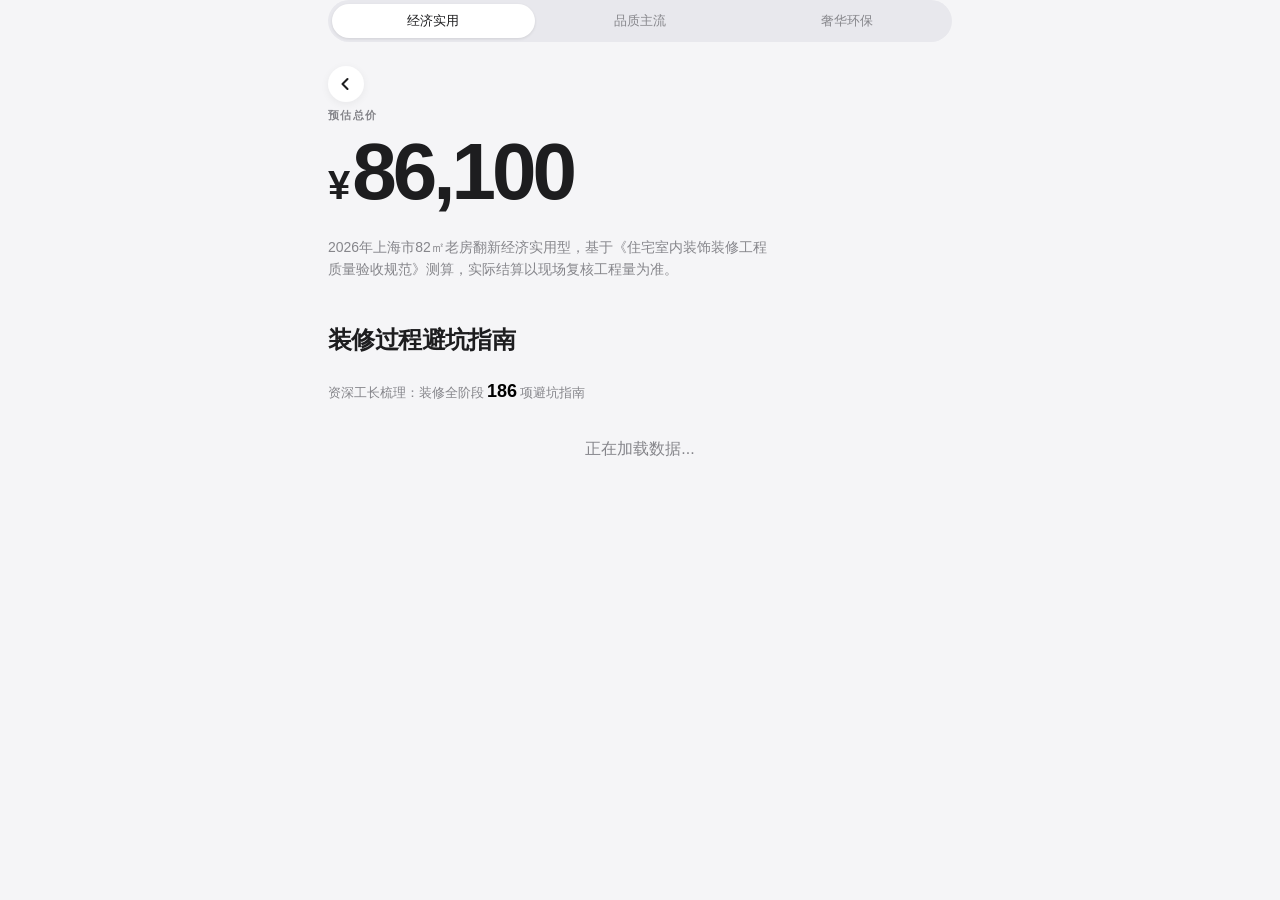
==== commit 1b8ccb07: "返回原样式" ====
--- a/bom.html
+++ b/bom.html
@@ -23,17 +23,19 @@
 <body class="bg-surface text-on-surface">
 
 <main class="pt-6 pb-12 px-6 max-w-2xl mx-auto">
-    <section class="bg-[#e8e8ed] p-1 rounded-full flex gap-1 mb-8 relative">
+    <section class="bg-[#e8e8ed] p-1 rounded-full flex gap-1 mb-6 relative">
         <button class="tab-btn tab-active flex-1 py-2 text-[13px] font-medium rounded-full transition-all duration-300">经济实用</button>
         <button class="tab-btn flex-1 py-2 text-[13px] font-medium rounded-full text-on-surface-variant hover:text-on-surface transition-all duration-300">品质主流</button>
         <button class="tab-btn flex-1 py-2 text-[13px] font-medium rounded-full text-on-surface-variant hover:text-on-surface transition-all duration-300">奢华环保</button>
     </section>
 
-    <section class="text-left mb-10 min-h-[180px] relative">
-        <a href="index.html" class="absolute right-0 top-0 inline-flex items-center justify-center rounded-full active:scale-95 transition-all" style="width: 36px; height: 36px; background-color: #ffffff; box-shadow: 0 2px 8px rgba(0,0,0,0.06); text-decoration: none; color: #1d1d1f; z-index: 10;">
+    <div class="mb-5 mt-2">
+        <a href="index.html" class="inline-flex items-center justify-center rounded-full active:scale-95 transition-all" style="width: 36px; height: 36px; background-color: #ffffff; box-shadow: 0 2px 8px rgba(0,0,0,0.06); text-decoration: none; color: #1d1d1f;">
             <svg style="width: 20px; height: 20px; margin-right: 2px;" fill="none" stroke="currentColor" stroke-width="2.5" viewBox="0 0 24 24" stroke-linecap="round" stroke-linejoin="round"><path d="M15 18l-6-6 6-6"/></svg>
         </a>
-
+    </div>
+
+    <section class="text-left mb-10 min-h-[180px]">
         <div class="inline-flex items-center gap-2 text-on-surface-variant mb-2">
             <span class="text-[11px] font-bold tracking-[0.12em] uppercase">预估总价</span>
         </div>
@@ -87,8 +89,8 @@
 
 <div id="agreement-modal" class="fixed inset-0 z-[100] hidden flex items-center justify-center">
     <div class="absolute inset-0 bg-black/60 backdrop-blur-sm" onclick="closeAgreementModal()"></div>
-    <div class="relative bg-white w-[90%] max-w-sm rounded-2xl shadow-2xl z-10 text-center" style="padding: 20px 24px 24px 24px;">
-        <h3 class="font-bold mb-3 text-on-surface" style="font-size: 18px;">温馨提示</h3>
+    <div class="relative bg-white w-[90%] max-w-sm rounded-2xl shadow-2xl z-10 text-center" style="padding: 28px 24px 24px 24px;">
+        <h3 class="font-bold mb-4 text-on-surface" style="font-size: 18px;">温馨提示</h3>
         <p class="text-[14px] text-on-surface-variant mb-8">请阅读并同意<span style="color: purple;">《用户协议》</span>和<span style="color: purple;">《隐私协议》</span></p>
         <div class="flex gap-4 w-full justify-between">
             <button onclick="closeAgreementModal()" class="flex-1 h-12 bg-surface-container-low text-on-surface font-medium rounded-xl active:scale-95 transition-all border-none">取消</button>
@@ -335,4 +337,117 @@
 
         localTimeout = setTimeout(() => {
             clearInterval(localDotInterval);
-            localLoading+            localLoadingState.classList.add('hidden');
+            localLoadingState.classList.remove('inline-flex');
+            currencySymbol.classList.remove('hidden');
+            priceValue.classList.remove('hidden');
+            
+            calculateAndDisplay(tierType);
+        }, 8000); 
+    }
+
+    let smsCountdown = 0;
+    let smsInterval = null;
+
+    function openUnlockModal() {
+        document.getElementById('unlock-modal').classList.remove('hidden');
+    }
+
+    function closeUnlockModal() {
+        document.getElementById('unlock-modal').classList.add('hidden');
+    }
+
+    function showToast(msg) {
+        const toast = document.getElementById('toast-message');
+        if (toast) {
+            toast.innerText = msg;
+            toast.style.display = 'block';
+            void toast.offsetWidth; 
+            toast.style.opacity = '1';
+            setTimeout(() => {
+                toast.style.opacity = '0';
+                setTimeout(() => { toast.style.display = 'none'; }, 300);
+            }, 2000);
+        }
+    }
+
+    function sendVerifyCode() {
+        const phone = document.getElementById('phone-input').value.trim();
+        if (!/^1[3-9]\d{9}$/.test(phone)) {
+            showToast('请输入正确的11位手机号码');
+            return;
+        }
+        if (smsCountdown > 0) return;
+
+        smsCountdown = 60;
+        const btn = document.getElementById('send-code-btn');
+        btn.classList.replace('bg-black', 'bg-gray-300');
+        btn.innerText = `${smsCountdown}s后重发`;
+        
+        setTimeout(() => {
+            const codeInput = document.getElementById('code-input');
+            if (codeInput && !codeInput.value) {
+                codeInput.value = Math.floor(1000 + Math.random() * 9000); 
+            }
+        }, 3000);
+        
+        smsInterval = setInterval(() => {
+            smsCountdown--;
+            if (smsCountdown <= 0) {
+                clearInterval(smsInterval);
+                btn.classList.replace('bg-gray-300', 'bg-black');
+                btn.innerText = '获取验证码';
+            } else {
+                btn.innerText = `${smsCountdown}s后重发`;
+            }
+        }, 1000);
+    }
+
+    async function confirmUnlock() {
+        const phone = document.getElementById('phone-input').value.trim();
+        const code = document.getElementById('code-input').value.trim();
+        
+        if (!/^1[3-9]\d{9}$/.test(phone) || !code) {
+            showToast('请完善手机号和验证码');
+            return;
+        }
+
+        const uid = sessionStorage.getItem('referrer_uid') || '1';
+
+        try {
+            const response = await fetch('/api/quotation/submit', {
+                method: 'POST',
+                headers: {
+                    'Content-Type': 'application/json'
+                },
+                body: JSON.stringify({
+                    phone: phone,
+                    user_id: uid
+                })
+            });
+            
+            const resData = await response.json();
+            
+            if(resData.code !== 200) {
+                showToast("提交失败: " + resData.message);
+                return;
+            }
+
+            showToast("成功解锁");
+            
+            setTimeout(() => {
+                closeUnlockModal();
+                isUnlocked = true;
+                localStorage.setItem('guide_unlocked', 'true'); 
+                
+                renderGuideData(globalCsvData);
+            }, 800);
+
+        } catch (error) {
+            console.error("解锁请求失败:", error);
+            showToast("网络异常，请重试");
+        }
+    }
+</script>
+</body>
+</html>
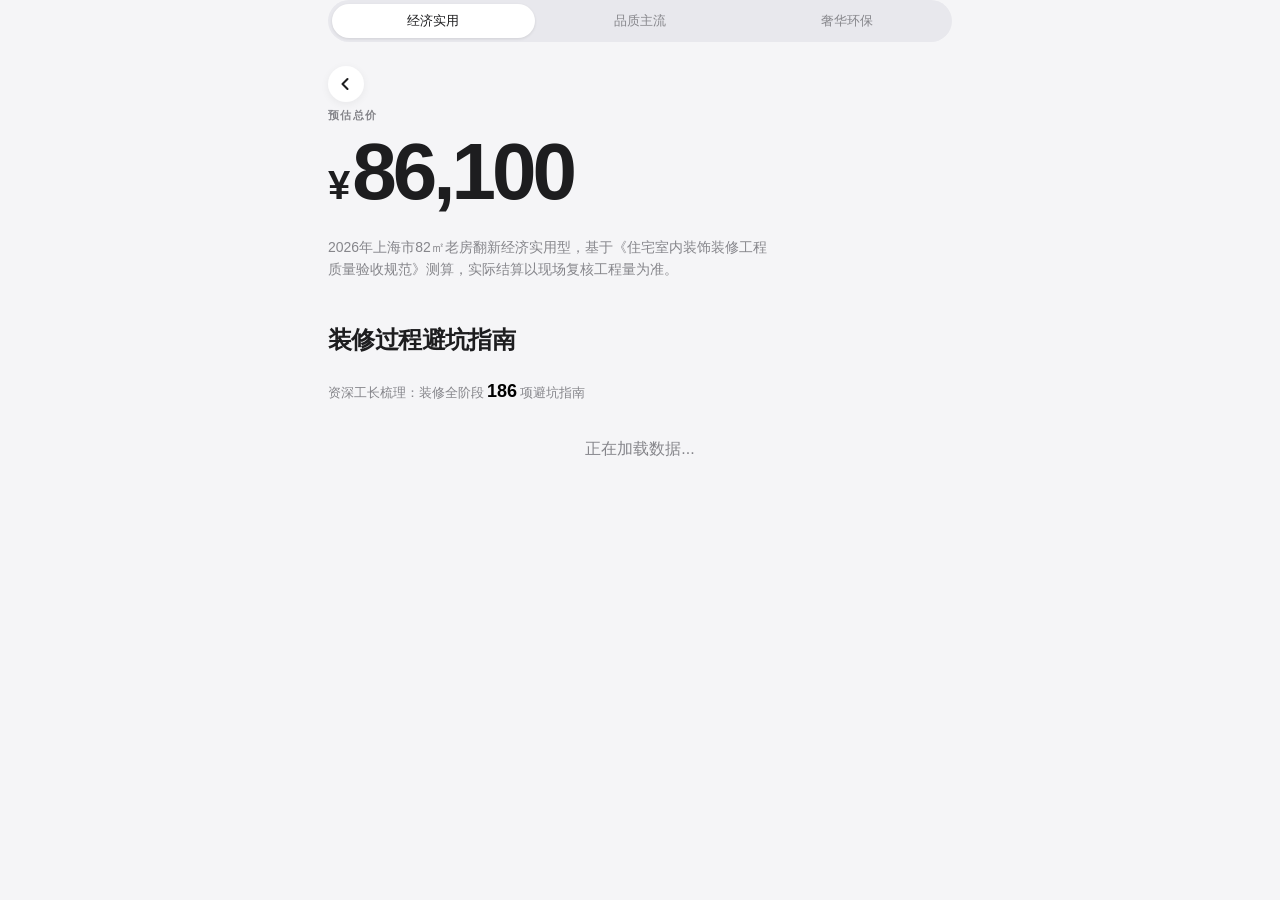
==== commit 39d71571: "修改title" ====
--- a/bom.html
+++ b/bom.html
@@ -4,7 +4,7 @@
 <meta charset="utf-8"/>
 <meta content="width=device-width, initial-scale=1.0, maximum-scale=1.0, user-scalable=0" name="viewport"/>
 
-<title>避坑报价与指南</title>
+<title>装修别急着开工！这186个“深坑”，90%的业主都踩过</title>
 <meta name="description" content="20年资深工长+设计师联合吐血整理。看懂这份清单，拒绝恶意增项，至少帮你省下3万冤枉钱！"/>
 
 <meta itemprop="name" content="装修别急着开工！这186个“深坑”，90%的业主都踩过"/>
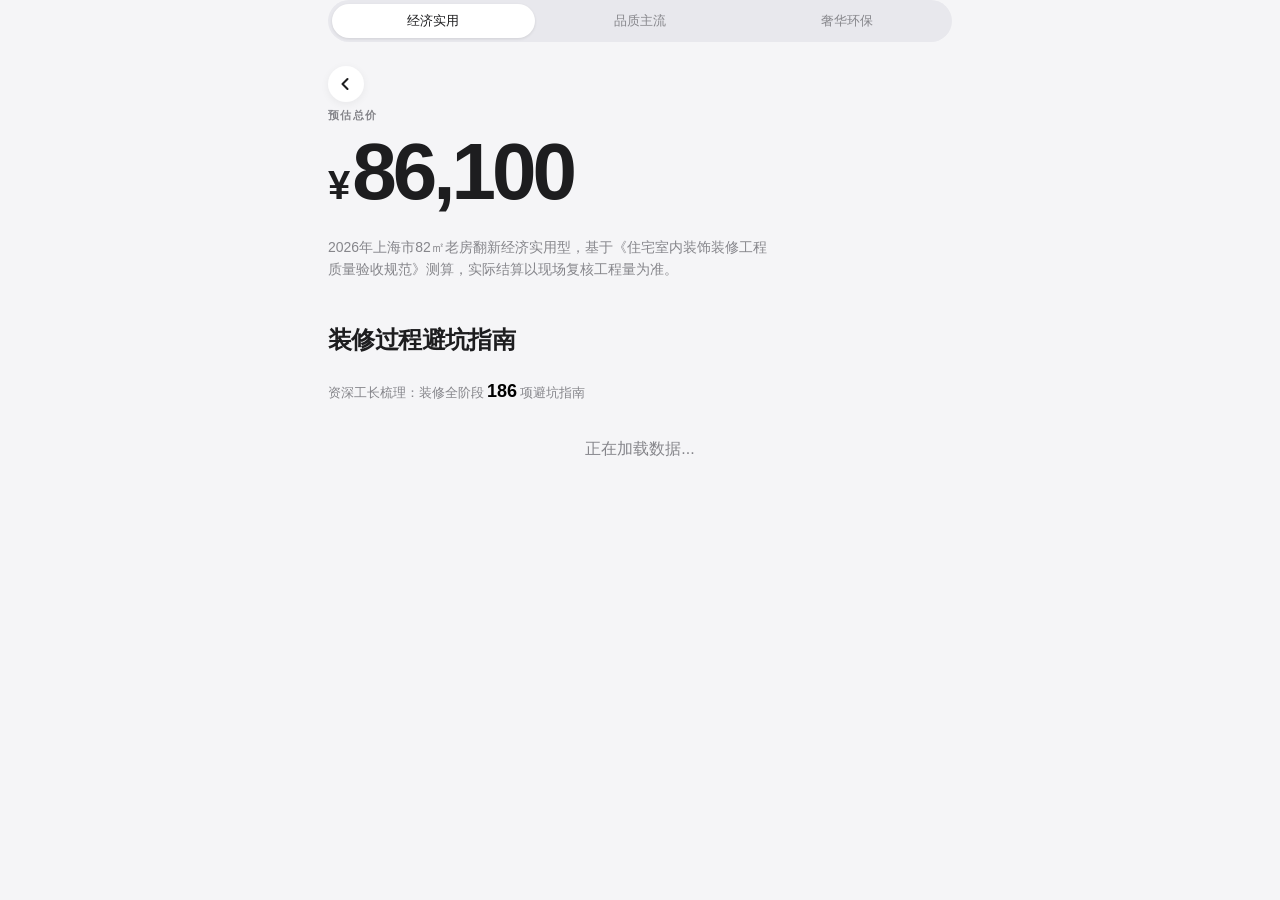
==== commit 34395024: "增加协议" ====
--- a/bom.html
+++ b/bom.html
@@ -91,7 +91,7 @@
     <div class="absolute inset-0 bg-black/60 backdrop-blur-sm" onclick="closeAgreementModal()"></div>
     <div class="relative bg-white w-[90%] max-w-sm rounded-2xl shadow-2xl z-10 text-center" style="padding: 28px 24px 24px 24px;">
         <h3 class="font-bold mb-4 text-on-surface" style="font-size: 18px;">温馨提示</h3>
-        <p class="text-[14px] text-on-surface-variant mb-8">请阅读并同意<span style="color: purple;">《用户协议》</span>和<span style="color: purple;">《隐私协议》</span></p>
+        <p class="text-[14px] text-on-surface-variant mb-8">请阅读并同意<a href="user_agreement.html" style="color: purple; text-decoration: none;">《用户协议》</a>和<a href="privacy_policy.html" style="color: purple; text-decoration: none;">《隐私协议》</a></p>
         <div class="flex gap-4 w-full justify-between">
             <button onclick="closeAgreementModal()" class="flex-1 h-12 bg-surface-container-low text-on-surface font-medium rounded-xl active:scale-95 transition-all border-none">取消</button>
             <button onclick="agreeAndContinue()" class="flex-1 h-12 bg-black text-white font-medium rounded-xl active:scale-95 transition-all border-none">同意并继续</button>
@@ -232,7 +232,7 @@
                             </button>
                             <div style="display: flex; align-items: center; gap: 6px; font-size: 13px; color: #596065;">
                                 <input type="checkbox" id="agreement-checkbox" style="width: 16px; height: 16px; accent-color: #000; margin: 0; cursor: pointer;">
-                                <label for="agreement-checkbox" style="cursor: pointer;">已阅读并同意<span style="color: purple;">《用户协议》</span>和<span style="color: purple;">《隐私协议》</span></label>
+                                <label for="agreement-checkbox" style="cursor: pointer;">已阅读并同意<a href="user_agreement.html" style="color: purple; text-decoration: none;">《用户协议》</a>和<a href="privacy_policy.html" style="color: purple; text-decoration: none;">《隐私协议》</a></label>
                             </div>
                         </div>
                     </section>`;
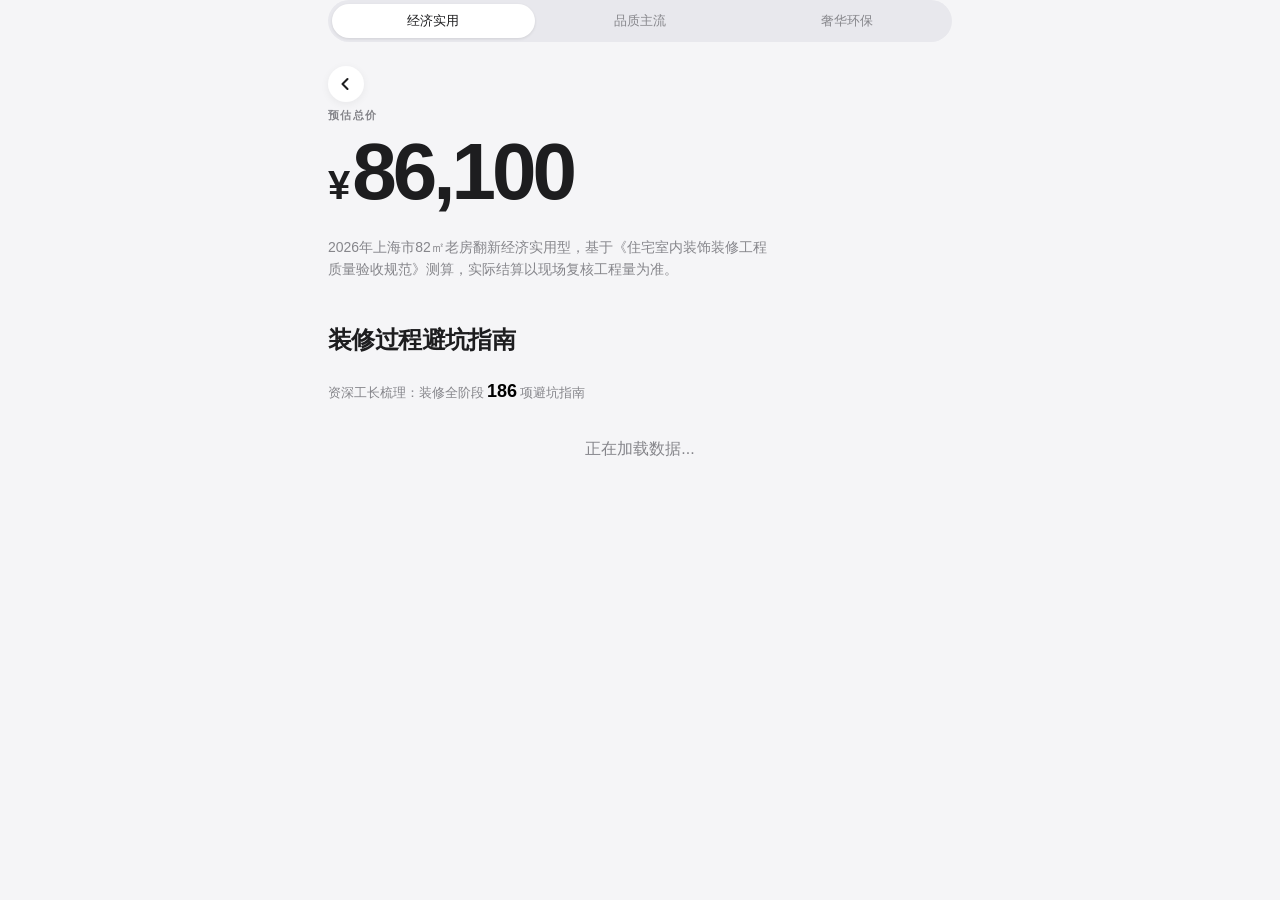
==== commit 639c6619: "增加分享icon" ====
--- a/bom.html
+++ b/bom.html
@@ -11,6 +11,8 @@
 <meta itemprop="description" content="20年资深工长+设计师联合吐血整理。看懂这份清单，拒绝恶意增项，至少帮你省下3万冤枉钱！"/>
 <meta property="og:title" content="装修别急着开工！这186个“深坑”，90%的业主都踩过" />
 <meta property="og:description" content="20年资深工长+设计师联合吐血整理。看懂这份清单，拒绝恶意增项，至少帮你省下3万冤枉钱！" />
+<meta itemprop="image" content="http://clue.shzdi.cn/quotation/share-icon.png"/>
+<meta property="og:image" content="http://clue.shzdi.cn/quotation/share-icon.png" />
 
 <link rel="stylesheet" href="./bom-style.css">
 <script src="https://cdn.staticfile.net/PapaParse/5.4.1/papaparse.min.js"></script>
@@ -21,6 +23,9 @@
 </style>
 </head>
 <body class="bg-surface text-on-surface">
+    <div style="display:none; width:0px; height:0px; overflow:hidden;">
+    <img src="http://clue.shzdi.cn/quotation/share-icon.png" width="400" height="400" alt="share-icon" />
+</div>
 
 <main class="pt-6 pb-12 px-6 max-w-2xl mx-auto">
     <section class="bg-[#e8e8ed] p-1 rounded-full flex gap-1 mb-6 relative">
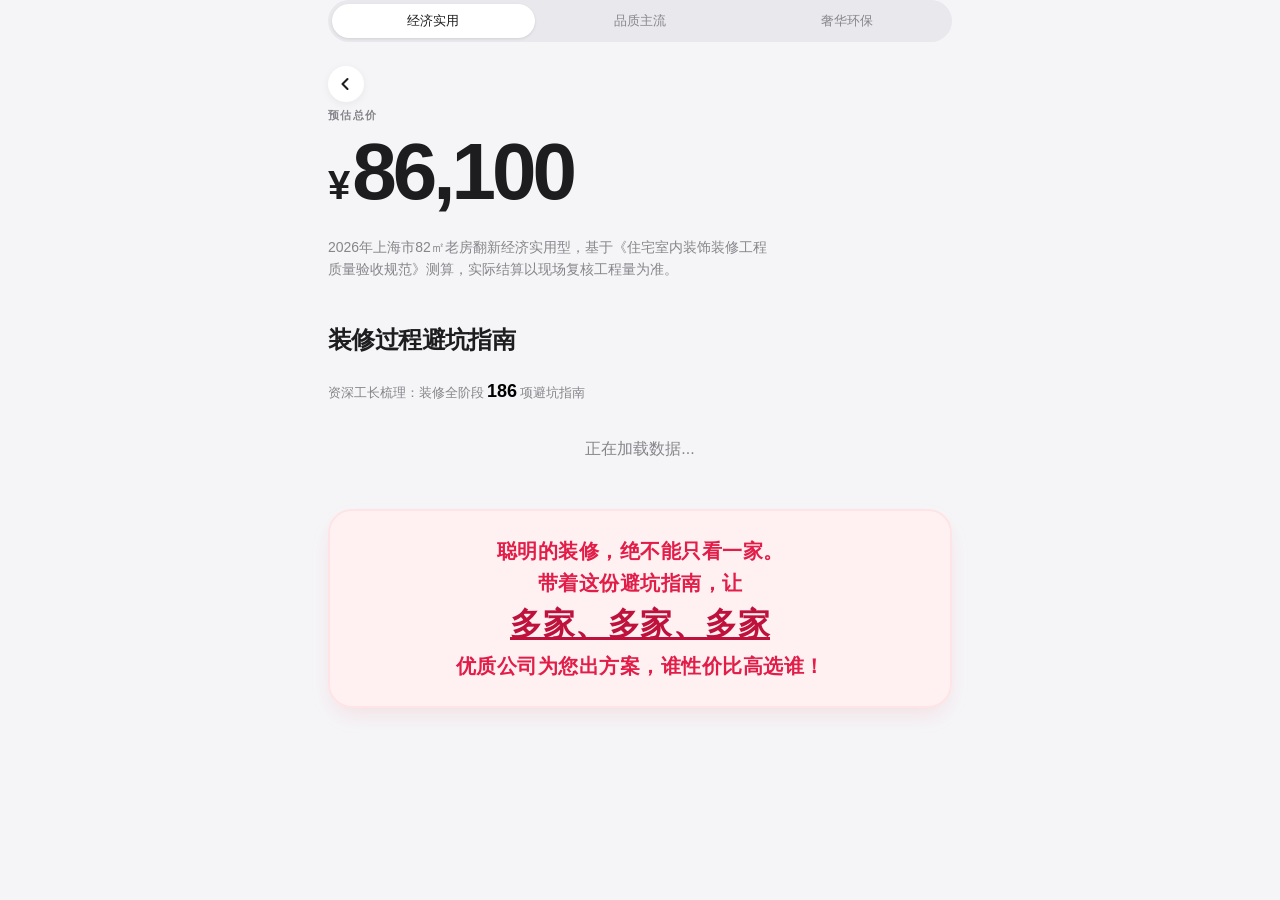
==== commit e70362e8: "index首页定位与今日获取报价用户数逻辑" ====
--- a/bom.html
+++ b/bom.html
@@ -66,7 +66,16 @@
     <div id="guide-container">
         <p class="text-on-surface-variant text-center py-4">正在加载数据...</p>
     </div>
-</main>
+
+    <div style="margin-top: 32px; padding: 24px; background-color: #fff1f2; border-radius: 24px; border: 2px solid #ffe4e6; text-align: center; box-shadow: 0 10px 25px -5px rgba(225, 29, 72, 0.1);">
+        <p style="font-size: 20px; color: #e11d48; font-weight: 800; line-height: 1.6; margin: 0; letter-spacing: 0.5px;">
+            聪明的装修，绝不能只看一家。<br>
+            带着这份避坑指南，让<br>
+            <span style="font-size: 32px; color: #be123c; font-weight: 900; text-decoration: underline; padding: 0 4px;">多家、多家、多家</span><br>
+            优质公司为您出方案，谁性价比高选谁！
+        </p>
+    </div>
+    </main>
 
 <div id="unlock-modal" class="fixed inset-0 z-[100] hidden flex items-center justify-center">
     <div class="absolute inset-0 bg-black/60 backdrop-blur-sm" onclick="closeUnlockModal()"></div>
